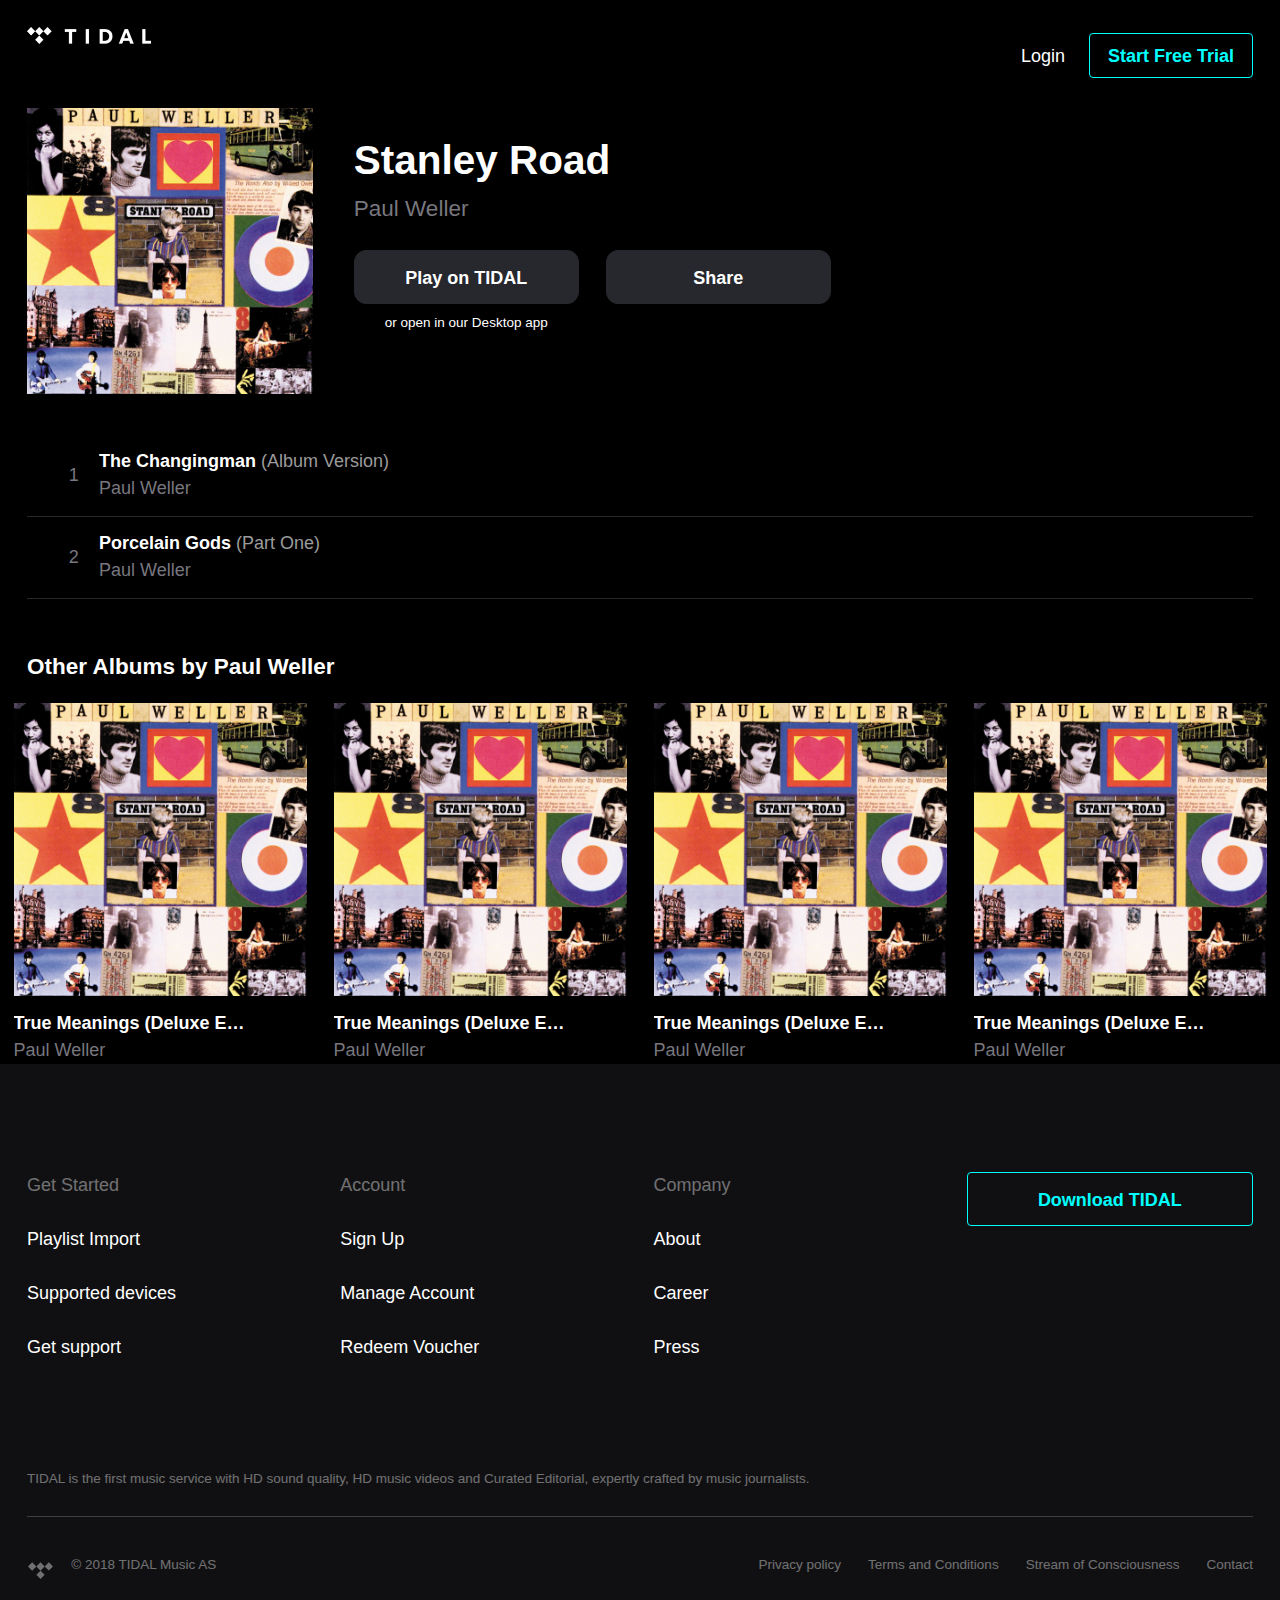
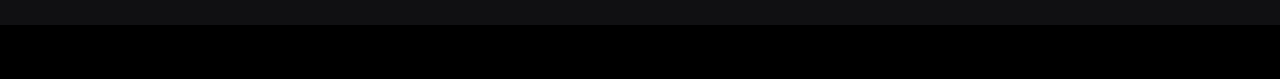
==== Template/index.html @ 4018cd9a "upload" ====
<html lang="en">

<head>
    <title>TIDAL : listen to stanley road on TIDAL</title>
    <link rel="stylesheet" href="bootstrap/css/bootstrap.min.css" type="text/css">
    <link rel="stylesheet" href="css/style.css" type="text/css" />
    <style>
        .col-custom {
            width: 50%;
            max-width: 14rem
        }

        .offer-container {
            z-index: 12
        }

        .box-error {
            color: #fff;
            background: rgba(205, 0, 94, .95);
            min-height: 4vh;
            padding: 1.5rem 0;
            margin: 0;
            z-index: 100;
            position: fixed;
            width: 100%;
            top: 0;
            left: 0;
            align-items: center;
            justify-content: center
        }

        .box-error .error-message {
            max-width: 86vw;
            margin: 0 auto;
            padding-right: 25px
        }

        .box-error .icon-error-box {
            margin-right: 1rem
        }

        .box-error a {
            text-decoration: underline
        }

        .fa-times-thin:before {
            content: "\00d7"
        }

        .tidal-floating-sign-up {
            position: fixed;
            bottom: -3.5rem;
            left: 0;
            right: 0;
            opacity: 0;
            -webkit-transition: opacity cubic-bezier(.4, 0, 1, 1) .25s, bottom cubic-bezier(.4, 0, 1, 1) .25s;
            transition: opacity cubic-bezier(.4, 0, 1, 1) .25s, bottom cubic-bezier(.4, 0, 1, 1) .25s;
            will-change: opacity, bottom;
            z-index: 10
        }

        .tidal-floating-sign-up:focus,
        .tidal-floating-sign-up:hover {
            opacity: 1
        }

        .tidal-floating-sign-up--is-visible {
            opacity: .93;
            bottom: .75rem
        }

        .tidal-floating-sign-up-content {
            display: inline-block;
            color: #000;
            background-color: #0ff;
            border-radius: .375rem;
            padding: 1rem 1.5rem
        }

        @media (max-width:560px) {
            .tidal-floating-sign-up--is-visible {
                opacity: 1;
                bottom: 0
            }

            .tidal-floating-sign-up-content {
                display: block;
                border-radius: 0
            }

            .tidal-floating-sign-up-text {
                display: block
            }

            .tidal-floating-sign-up-line {
                display: none
            }

            .tidal-floating-sign-up-link {
                display: inline-block;
                padding-top: .25rem
            }
        }
    </style>
</head>

<body>
    <div id="app">
        <div data-server-rendered="true">
            <div class="tidal-header-wrapper">
                <div class="tidal-header theme-dark">
                    <div class="tidal-header-content float-left"><a href=""><img alt="TIDAL" src="images/tidas2.png"
                                class="tidal-header-logo--image"></a></div>
                    <div class="tidal-header-content tidal-header-action"><a href="" class="btn-link btn-medium font-weight-normal hidden-sm-max">Login</a>
                        <a href="http://tidal.com/try-now" class="tidal-header-action--trial btn-medium btn-primary-outline">Start
                            Free Trial</a></div>
                </div>
            </div>
            <div class="wrapper margin-top-nudge margin-top-lg-min-0">
                <div class="row margin-bottom-1 trigger-sign-up">
                    <div class="col-3 col-md-4 col-sm-4 col-xs-fullwidth">
                        <div class="block placeholder position-relative" style="padding-bottom:100%;"><img src="images/tidas3.jpg"
                                sizes="(min-width: 1350px) calc(331.5px - 1.5rem), (min-width: 992px) calc(25vw - 1.5rem), (min-width: 576px) calc(33.33vw - 1.5rem), calc(100vw - 3rem)"
                                alt="Stanley Road" class="tidal-image block position-absolute">
                            <!---->
                        </div>
                    </div>
                    <div class="col-9 col-md-8 col-sm-8 col-xs-fullwidth padding-left-lg-min-1 padding-top-md-min-1">
                        <h2 class="font-size-medium-lg-max">
                            Stanley Road
                        </h2>
                        <h4 class="artist-list font-weight-normal font-size-regular-lg-max margin-0"><a href="" class="artist-list-link">Paul
                                Weller</a></h4>
                        <div class="row margin-top-1">
                            <div class="col-custom">
                                <div share="true"><a class="btn-action btn-rounded fullwidth"><span>Play
                                            on TIDAL</span></a>
                                    <div class="client-toggle text-center cursor-pointer">
                                        <p><small><a> or open in our Desktop app</a></small></p>
                                    </div>
                                </div>
                            </div>
                            <div class="col-custom">
                                <div><a class="btn-action btn-rounded fullwidth"><span>Share</span></a></div>
                            </div>
                        </div>
                    </div>
                </div>
                <div class="trigger-sign-up">
                    <div class="track-list margin-bottom-nudge-1 margin-bottom-md-max-1">
                        <div class="row row-custom">
                            <div class="col-12 margin-bottom-0 album-mode col-12">
                                <div class="track-items">
                                    <!---->
                                    <div class="col-1 col-md-1 col-sm-1 track-list-play">
                                        <!---->
                                    </div>
                                    <div class="track-list-number-col margin-bottom-0 padding-bottom-0 padding-right-nudge"><span
                                            class="track-list-number no-select">
                                            <p>1</p>
                                        </span></div>
                                    <div class="track-info margin-bottom-0 padding-bottom-0 col-9 col-md-8 col-sm-6">
                                        <p class="track-name ellipsis margin-0"><a href="">The Changingman
                                                <span class="track-version">(Album Version)</span></a></p>
                                        <p class="artist-list ellipsis">
                                            <a href="" class="artist-list-link">Paul Weller</a></p>
                                    </div>
                                    <div class="track-list-action margin-bottom-0 padding-bottom-0 col-2 col-md-2 col-sm-3">
                                        <div class="track-options-menu"></div>
                                        <div class="track-options-menu track-explicit">
                                        </div>
                                    </div>
                                </div>
                                <div class="track-play-progress-wrapper progress-bar-wrapper">
                                </div>
                            </div>
                            <div class="col-12 margin-bottom-0 album-mode col-12">
                                <div class="track-items">
                                    <div class="col-1 col-md-1 col-sm-1 track-list-play">
                                    </div>
                                    <div class="track-list-number-col margin-bottom-0 padding-bottom-0 padding-right-nudge"><span
                                            class="track-list-number no-select">
                                            <p>2</p>
                                        </span></div>
                                    <div class="track-info margin-bottom-0 padding-bottom-0 col-9 col-md-8 col-sm-6">
                                        <p class="track-name ellipsis margin-0"><a href="">Porcelain Gods
                                                <span class="track-version">(Part One)</span></a></p>
                                        <p class="artist-list ellipsis">
                                            <!----> <a href="" class="artist-list-link">Paul Weller</a></p>
                                    </div>
                                    <!---->
                                    <div class="track-list-action margin-bottom-0 padding-bottom-0 col-2 col-md-2 col-sm-3">
                                        <div class="track-options-menu"></div>
                                        <div class="track-options-menu track-explicit">
                                            <!---->
                                        </div>
                                    </div>
                                </div>
                                <div class="track-play-progress-wrapper progress-bar-wrapper">
                                </div>
                            </div>
                        </div>
                    </div>
                </div>
            </div>
            <div class="margin-bottom-nudge-1 margin-bottom-lg-min-2 trigger-sign-up">
                <div class="section-header-wrapper margin-bottom-nudge">
                    <div class="wrapper">
                        <div class="section-header-text">
                            <h4>Other Albums by Paul Weller</h4>
                        </div>
                        <!---->
                    </div>
                </div>
                <div class="tidal-carousel-wrapper position-relative">
                    <div class="col-3 col-md-4 col-sm-9 margin-bottom-0">
                        <div class="margin-bottom-nudge">
                            <a href="">
                                <div class="block placeholder position-relative tidal-lazy-image-wrapper" style="padding-bottom:100%;"><img
                                        src="images/tidas3.jpg" sizes="(min-width: 768px) calc(25vw - 1.5rem), calc(50vw - 1.5rem)"
                                        alt="True Meanings (Deluxe Edition)">
                                </div>
                            </a></div>
                        <div class="album-list-name font-weight-bold">
                            <p class="ellipsis"><a href=""> True Meanings (Deluxe Edition)</a></p>
                        </div>
                        <div class="album-list-explicit">
                            <!---->
                        </div>
                        <div class="album-list-name artist-name secondary-title">
                            <p class="ellipsis"><a href="">Paul Weller</a></p>
                        </div>
                    </div>
                    <div class="col-3 col-md-4 col-sm-9 margin-bottom-0">
                        <div class="margin-bottom-nudge">
                            <a href="">
                                <div class="block placeholder position-relative tidal-lazy-image-wrapper" style="padding-bottom:100%;"><img
                                        src="images/tidas3.jpg" sizes="(min-width: 768px) calc(25vw - 1.5rem), calc(50vw - 1.5rem)"
                                        alt="True Meanings (Deluxe Edition)">
                                </div>
                            </a></div>
                        <div class="album-list-name font-weight-bold">
                            <p class="ellipsis"><a href=""> True Meanings (Deluxe Edition)</a></p>
                        </div>
                        <div class="album-list-explicit">
                            <!---->
                        </div>
                        <div class="album-list-name artist-name secondary-title">
                            <p class="ellipsis"><a href="">Paul Weller</a></p>
                        </div>
                    </div>
                    <div class="col-3 col-md-4 col-sm-9 margin-bottom-0">
                        <div class="margin-bottom-nudge">
                            <a href="">
                                <div class="block placeholder position-relative tidal-lazy-image-wrapper" style="padding-bottom:100%;"><img
                                        src="images/tidas3.jpg" sizes="(min-width: 768px) calc(25vw - 1.5rem), calc(50vw - 1.5rem)"
                                        alt="True Meanings (Deluxe Edition)">
                                </div>
                            </a></div>
                        <div class="album-list-name font-weight-bold">
                            <p class="ellipsis"><a href=""> True Meanings (Deluxe Edition)</a></p>
                        </div>
                        <div class="album-list-explicit">
                            <!---->
                        </div>
                        <div class="album-list-name artist-name secondary-title">
                            <p class="ellipsis"><a href="">Paul Weller</a></p>
                        </div>
                    </div>
                    <div class="col-3 col-md-4 col-sm-9 margin-bottom-0">
                        <div class="margin-bottom-nudge">
                            <a href="">
                                <div class="block placeholder position-relative tidal-lazy-image-wrapper" style="padding-bottom:100%;"><img
                                        src="images/tidas3.jpg" sizes="(min-width: 768px) calc(25vw - 1.5rem), calc(50vw - 1.5rem)"
                                        alt="True Meanings (Deluxe Edition)">
                                </div>
                            </a></div>
                        <div class="album-list-name font-weight-bold">
                            <p class="ellipsis"><a href=""> True Meanings (Deluxe Edition)</a></p>
                        </div>
                        <div class="album-list-explicit">
                            <!---->
                        </div>
                        <div class="album-list-name artist-name secondary-title">
                            <p class="ellipsis"><a href="">Paul Weller</a></p>
                        </div>
                    </div>

                </div>
                <div class="tidal-footer theme-light-dark close-sign-up padding-top-4 padding-top-lg-max-2">
                    <div class="wrapper">
                        <div class="row">
                            <div class="col-3 col-md-centered-3 col-align-right margin-bottom-lg-min-0 text-center">
                                <a href="" class="btn-primary-outline fullwidth margin-bottom-lg-max-1">Download TIDAL</a>

                            </div>
                            <div class="col-9 margin-bottom-md-min-0">
                                <div class="row">
                                    <div class="col-4 col-md-4"><span class="opacity-40 block baseline-flow">Get
                                            Started</span>
                                        <ul class="list-style-none">
                                            <li class="baseline-flow"><a href="" class="primary-hover">Playlist
                                                    Import</a></li>
                                            <li class="baseline-flow"><a href="" class="primary-hover">Supported
                                                    devices</a></li>
                                            <li class="baseline-flow"><a href="" class="primary-hover">Get
                                                    support</a></li>
                                        </ul>
                                    </div>
                                    <div class="col-4 col-md-4"><span class="opacity-40 block baseline-flow">Account</span>
                                        <ul class="list-style-none">
                                            <li class="baseline-flow"><a href="" class="primary-hover">Sign
                                                    Up</a></li>
                                            <li class="baseline-flow"><a href="" class="primary-hover">Manage
                                                    Account</a></li>
                                            <li class="baseline-flow"><a href="" class="primary-hover">Redeem
                                                    Voucher</a></li>
                                        </ul>
                                    </div>
                                    <div class="col-4 col-md-4"><span class="opacity-40 block baseline-flow">Company</span>
                                        <ul class="list-style-none">
                                            <li class="baseline-flow"><a href="" class="primary-hover">About</a></li>
                                            <li class="baseline-flow"><a href="" class="primary-hover">Career</a></li>
                                            <li class="baseline-flow"><a href="" class="primary-hover">Press</a></li>
                                        </ul>
                                    </div>
                                </div>
                            </div>
                        </div>
                        <div class="row">
                            <div class="col-12 margin-top-1 margin-top-md-min-4">
                                <span class="opacity-40 font-size-small">TIDAL is the first music service with HD
                                    sound quality, HD music videos and Curated Editorial, expertly crafted by music
                                    journalists.</span>
                            </div>
                        </div>

                        <div class="tidal-footer-links font-size-small clearfix padding-top-nudge padding-top-md-max-0 tidal-footer-line"><span
                                class="float-right-md-min margin-left-nudge margin-left-md-max-0 tidal-footer-slot"></span>
                            <ul class="list-style-none float-right-md-min clearfix">
                                <li class="float-left-md-min margin-bottom-md-min-0 margin-right-1"><a href="" class="text-dec-none opacity-40 opacity-hover-100">Privacy
                                        policy</a></li>
                                <li class="float-left-md-min margin-bottom-md-min-0 margin-right-1"><a href="" class="text-dec-none opacity-40 opacity-hover-100">Terms
                                        and Conditions</a></li>
                                <li class="float-left-md-min margin-bottom-md-min-0 margin-right-1"><a href="" class="text-dec-none opacity-40 opacity-hover-100">Stream
                                        of Consciousness</a></li>
                                <li class="float-left-md-min margin-bottom-md-min-0"><a href="" class="text-dec-none opacity-40 opacity-hover-100">Contact</a></li>
                            </ul> <span class="inline-block margin-bottom-1 opacity-40"><a title="TIDAL" href=/browse/"
                                    class="font-size-medium text-align-medium"><i class="tidal-icon margin-right-nudge"><svg
                                            xmlns="http://www.w3.org/2000/svg" viewBox="0 0 24 24">
                                            <path d="M12 5.6L8.3 9.3 4.6 5.6 0.9 9.3 4.6 13 8.3 9.3 12 13 8.3 16.7 12 20.4 15.7 16.7 12 13 15.7 9.3 12 5.6z" />
                                            <path d="M16.8 6.7H22V11.9H16.8z" transform="rotate(-45 19.4 9.3)" /></svg></i></a>
                                <span>© 2018 TIDAL Music AS</span></span>
                        </div>


                    </div>
                </div>
            </div>
        </div>
</body>

</html>
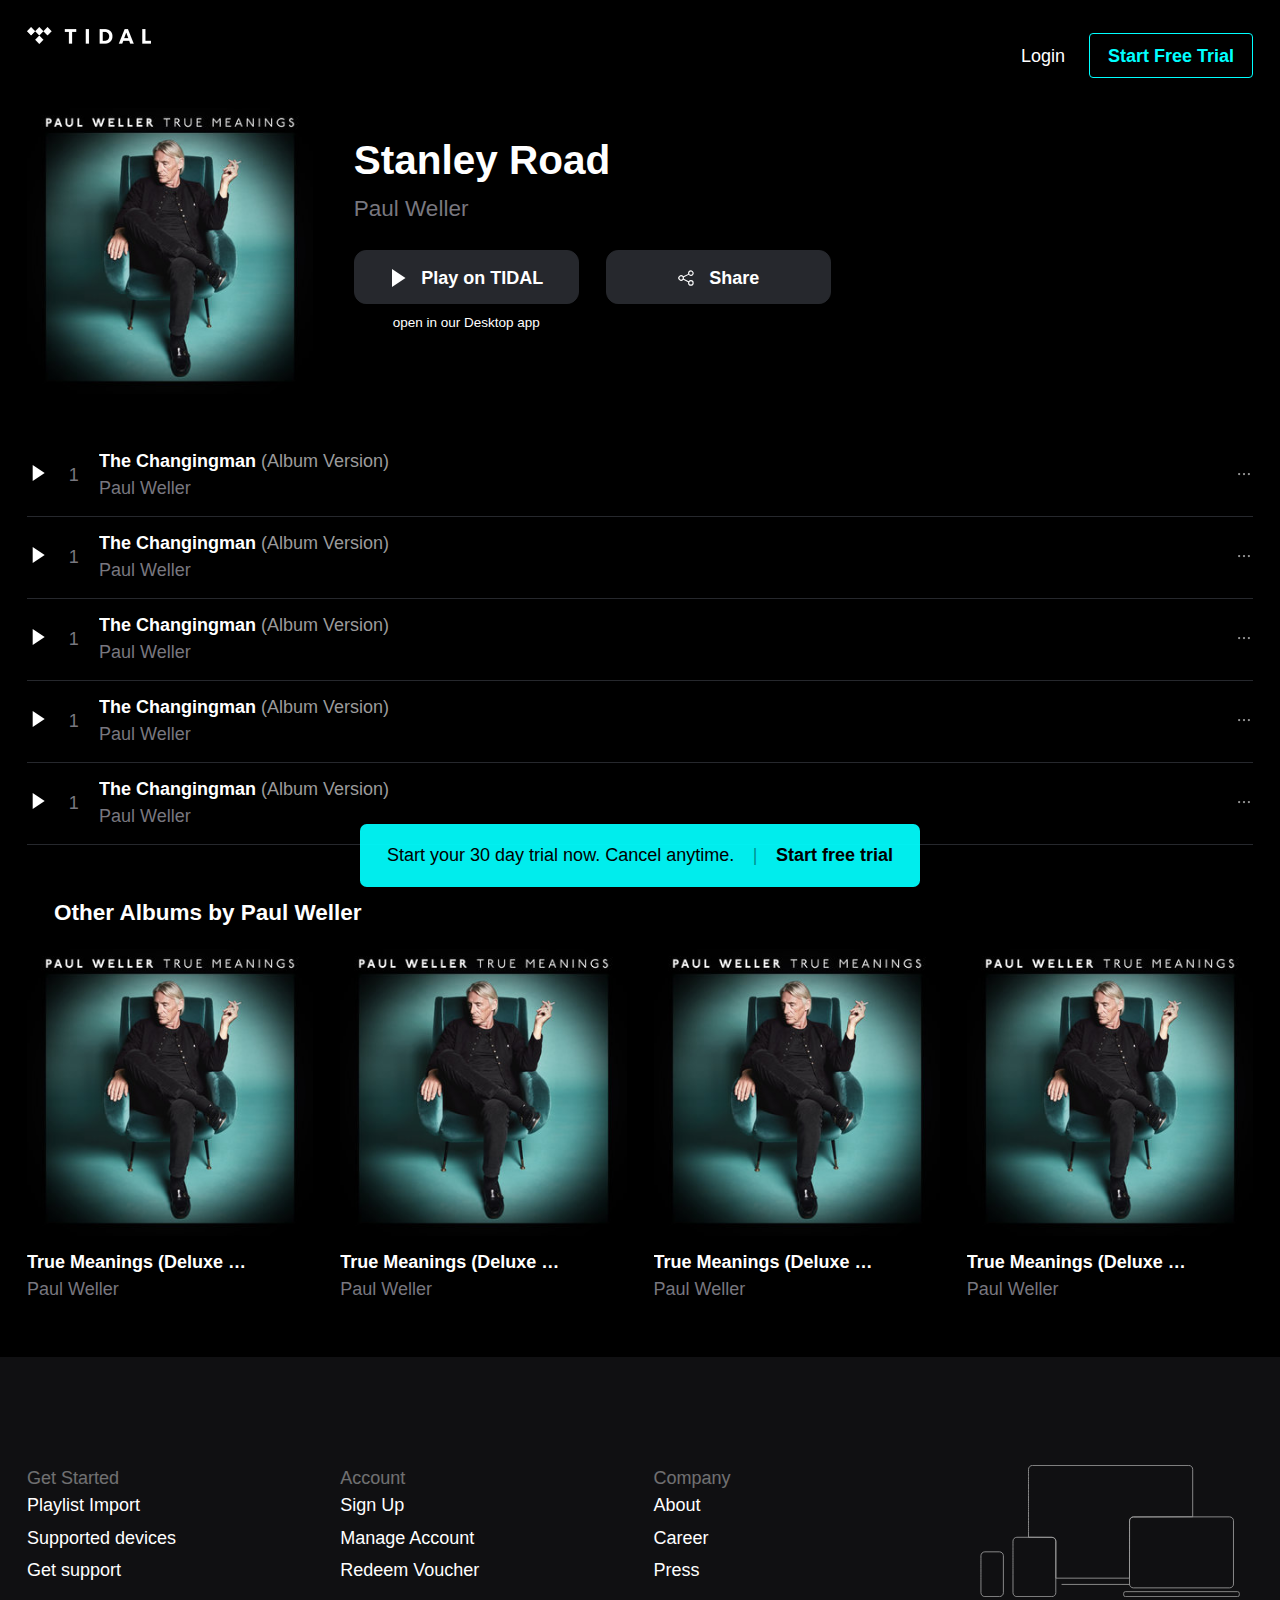
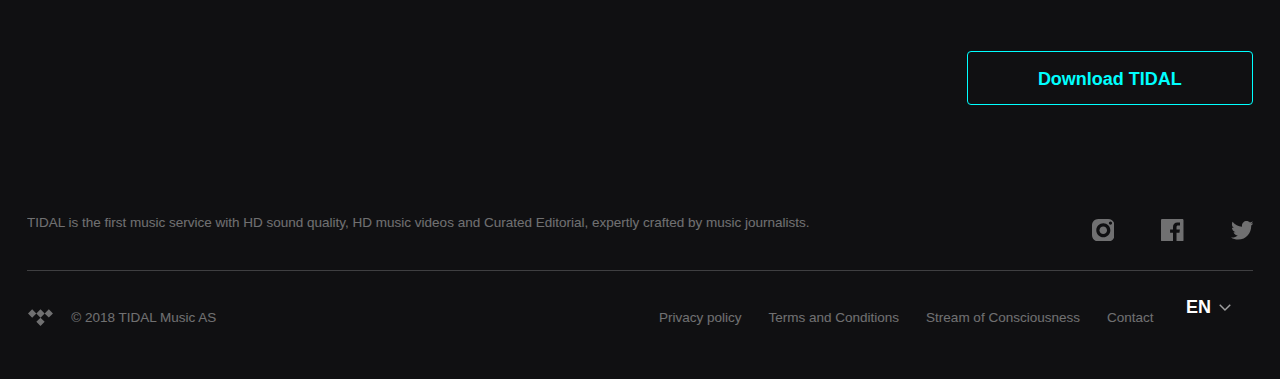
==== commit b51dbf8d: "update" ====
--- a/Template/index.html
+++ b/Template/index.html
@@ -1,363 +1,519 @@
 <html lang="en">
 
 <head>
-    <title>TIDAL : listen to stanley road on TIDAL</title>
     <link rel="stylesheet" href="bootstrap/css/bootstrap.min.css" type="text/css">
-    <link rel="stylesheet" href="css/style.css" type="text/css" />
-    <style>
-        .col-custom {
-            width: 50%;
-            max-width: 14rem
-        }
-
-        .offer-container {
-            z-index: 12
-        }
-
-        .box-error {
-            color: #fff;
-            background: rgba(205, 0, 94, .95);
-            min-height: 4vh;
-            padding: 1.5rem 0;
-            margin: 0;
-            z-index: 100;
-            position: fixed;
-            width: 100%;
-            top: 0;
-            left: 0;
-            align-items: center;
-            justify-content: center
-        }
-
-        .box-error .error-message {
-            max-width: 86vw;
-            margin: 0 auto;
-            padding-right: 25px
-        }
-
-        .box-error .icon-error-box {
-            margin-right: 1rem
-        }
-
-        .box-error a {
-            text-decoration: underline
-        }
-
-        .fa-times-thin:before {
-            content: "\00d7"
-        }
-
-        .tidal-floating-sign-up {
-            position: fixed;
-            bottom: -3.5rem;
-            left: 0;
-            right: 0;
-            opacity: 0;
-            -webkit-transition: opacity cubic-bezier(.4, 0, 1, 1) .25s, bottom cubic-bezier(.4, 0, 1, 1) .25s;
-            transition: opacity cubic-bezier(.4, 0, 1, 1) .25s, bottom cubic-bezier(.4, 0, 1, 1) .25s;
-            will-change: opacity, bottom;
-            z-index: 10
-        }
-
-        .tidal-floating-sign-up:focus,
-        .tidal-floating-sign-up:hover {
-            opacity: 1
-        }
-
-        .tidal-floating-sign-up--is-visible {
-            opacity: .93;
-            bottom: .75rem
-        }
-
-        .tidal-floating-sign-up-content {
-            display: inline-block;
-            color: #000;
-            background-color: #0ff;
-            border-radius: .375rem;
-            padding: 1rem 1.5rem
-        }
-
-        @media (max-width:560px) {
-            .tidal-floating-sign-up--is-visible {
-                opacity: 1;
-                bottom: 0
-            }
-
-            .tidal-floating-sign-up-content {
-                display: block;
-                border-radius: 0
-            }
-
-            .tidal-floating-sign-up-text {
-                display: block
-            }
-
-            .tidal-floating-sign-up-line {
-                display: none
-            }
-
-            .tidal-floating-sign-up-link {
-                display: inline-block;
-                padding-top: .25rem
-            }
-        }
-    </style>
+    <link rel="stylesheet" href="css/styles.css" type="text/css" />
 </head>
 
 <body>
-    <div id="app">
-        <div data-server-rendered="true">
-            <div class="tidal-header-wrapper">
-                <div class="tidal-header theme-dark">
-                    <div class="tidal-header-content float-left"><a href=""><img alt="TIDAL" src="images/tidas2.png"
-                                class="tidal-header-logo--image"></a></div>
-                    <div class="tidal-header-content tidal-header-action"><a href="" class="btn-link btn-medium font-weight-normal hidden-sm-max">Login</a>
-                        <a href="http://tidal.com/try-now" class="tidal-header-action--trial btn-medium btn-primary-outline">Start
-                            Free Trial</a></div>
+    <div>
+        <!--header-->
+        <div class="header-wrapper">
+            <div class="header theme-dark">
+                <div class="header-content float-left"><a href=""><img alt="TIDAL" src="images/tidas2.png" class="header-logo--image"></a></div>
+                <div class="header-content header-action"><a href="" class="btn-link btn-medium font-weight-normal hidden-sm-max">Login</a>
+                    <a href="" class="header-action--trial btn-medium btn-primary-outline">Start
+                        Free Trial</a></div>
+            </div>
+            <!---->
+            <!---->
+        </div>
+        <!--header-->
+        <!--main-->
+
+        <div class="wrapper margin-top-nudge margin-top-lg-min-0">
+            <!--mainplay-->
+            <div class="row margin-bottom-1 trigger-sign-up">
+                <div class="col-3 col-md-4 col-sm-4 col-xs-fullwidth">
+                    <div class="block placeholder position-relative" style="padding-bottom: 100%">
+                        <img class="image block position-absolute" src="./images/tidas3.jpg">
+
+                    </div>
+
+                </div>
+                <div class="col-9 col-md-8 col-sm-8 col-xs-fullwidth padding-left-lg-min-1 padding-top-md-min-1">
+                    <h2 class="font-size-medium-lg-max">Stanley Road</h2>
+                    <h4 class="font-weight-normal font-size-regular-lg-max margin-0 artist-list">
+                        <a href="" class="artist-list-link">Paul Weller</a>
+                    </h4>
+                    <div class="row margin-top-1">
+                        <div class="col-custom">
+                            <div>
+                                <a href="" class="btn-action btn-rounded fullwidth">
+                                    <i class="icon"><svg xmlns="http://www.w3.org/2000/svg" viewBox="0 0 24 24">
+                                            <path fill-rule="evenodd" d="M4 0L4 24 22 12 4 0z"></path>
+                                        </svg></i>
+                                    <span>Play on TIDAL</span>
+                                </a>
+                                <div class="client-toggle text-center cursor-pointer">
+                                    <p>
+                                        <small>
+                                            <a href="">open in our Desktop app</a>
+                                        </small>
+                                    </p>
+
+                                </div>
+                            </div>
+                        </div>
+                        <div class="col-custom">
+                            <div>
+                                <a href="" class="btn-action btn-rounded fullwidth">
+                                    <i class="icon"><svg xmlns="http://www.w3.org/2000/svg" viewBox="0 0 24 24">
+                                            <path d="M18.5,14.75a3.73,3.73,0,0,0-2.94,1.45L9.11,13a3.36,3.36,0,0,0,0-1.93L15.56,7.8a3.73,3.73,0,1,0-.81-2.3,3.7,3.7,0,0,0,.14,1L8.44,9.7a3.75,3.75,0,1,0,0,4.61l6.46,3.23a3.7,3.7,0,0,0-.14,1,3.75,3.75,0,1,0,3.75-3.75Zm0-11.5A2.25,2.25,0,1,1,16.25,5.5,2.25,2.25,0,0,1,18.5,3.25Zm-13,11A2.25,2.25,0,1,1,7.75,12,2.25,2.25,0,0,1,5.5,14.25Zm13,6.5a2.25,2.25,0,1,1,2.25-2.25A2.25,2.25,0,0,1,18.5,20.75Z"></path>
+                                        </svg></i>
+                                    <span>Share</span>
+                                </a>
+                            </div>
+                        </div>
+                    </div>
                 </div>
             </div>
-            <div class="wrapper margin-top-nudge margin-top-lg-min-0">
-                <div class="row margin-bottom-1 trigger-sign-up">
-                    <div class="col-3 col-md-4 col-sm-4 col-xs-fullwidth">
-                        <div class="block placeholder position-relative" style="padding-bottom:100%;"><img src="images/tidas3.jpg"
-                                sizes="(min-width: 1350px) calc(331.5px - 1.5rem), (min-width: 992px) calc(25vw - 1.5rem), (min-width: 576px) calc(33.33vw - 1.5rem), calc(100vw - 3rem)"
-                                alt="Stanley Road" class="tidal-image block position-absolute">
-                            <!---->
-                        </div>
-                    </div>
-                    <div class="col-9 col-md-8 col-sm-8 col-xs-fullwidth padding-left-lg-min-1 padding-top-md-min-1">
-                        <h2 class="font-size-medium-lg-max">
-                            Stanley Road
-                        </h2>
-                        <h4 class="artist-list font-weight-normal font-size-regular-lg-max margin-0"><a href="" class="artist-list-link">Paul
-                                Weller</a></h4>
-                        <div class="row margin-top-1">
-                            <div class="col-custom">
-                                <div share="true"><a class="btn-action btn-rounded fullwidth"><span>Play
-                                            on TIDAL</span></a>
-                                    <div class="client-toggle text-center cursor-pointer">
-                                        <p><small><a> or open in our Desktop app</a></small></p>
-                                    </div>
-                                </div>
-                            </div>
-                            <div class="col-custom">
-                                <div><a class="btn-action btn-rounded fullwidth"><span>Share</span></a></div>
-                            </div>
-                        </div>
+            <!--mainplay-->
+            <!--listview-->
+            <div class="trigger-sign-up">
+                <div class="track-list margin-bottom-nudge-1 margin-top-md-max-1">
+                    <!--row-->
+                    <div class="row row-custom">
+                        <!--row1-->
+                        <div class="col-12 margin-bottom-0 album-mode col-12">
+                            <div class="track-items">
+                                <div class="col-1 col-md-1 col-sm-1 track-list-play">
+                                    <div class="track-list-controls"><i class="icon track-list-play-icon font-size-small"><svg
+                                                xmlns="http://www.w3.org/2000/svg" viewBox="0 0 24 24">
+                                                <path fill-rule="evenodd" d="M4 0L4 24 22 12 4 0z"></path>
+                                            </svg></i> <i class="icon track-list-play-icon font-size-small hidden"><svg
+                                                xmlns="http://www.w3.org/2000/svg" viewBox="0 0 24 24">
+                                                <path d="M4 0H10V24H4z"></path>
+                                                <path d="M14 0H20V24H14z"></path>
+                                            </svg></i></div>
+                                    <!---->
+                                </div>
+                                <div class="track-list-number-col margin-bottom-0 padding-bottom-0 padding-right-nudge"><span
+                                        class="track-list-number no-select">
+                                        <p>1</p>
+                                    </span></div>
+                                <div class="track-info margin-bottom-0 padding-bottom-0 col-9 col-md-8 col-sm-6">
+                                    <p class="track-name ellipsis margin-0"><a href="">The
+                                            Changingman
+                                            <span class="track-version">(Album Version)</span></a></p>
+                                    <p class="artist-list ellipsis">
+                                        <!----> <a href="" class="artist-list-link">Paul Weller</a></p>
+                                </div>
+                                <!---->
+                                <div class="track-list-action margin-bottom-0 padding-bottom-0 col-2 col-md-2 col-sm-3">
+                                    <div class="track-options-menu"><i class="icon"><svg xmlns="http://www.w3.org/2000/svg"
+                                                viewBox="0 0 24 24">
+                                                <circle cx="5.5" cy="12" r="1.5"></circle>
+                                                <circle cx="12" cy="12" r="1.5"></circle>
+                                                <circle cx="18.5" cy="12" r="1.5"></circle>
+                                            </svg></i></div>
+                                    <div class="track-options-menu track-explicit">
+                                        <!---->
+                                    </div>
+                                </div>
+                            </div>
+                            <div class="track-play-progress-wrapper progress-bar-wrapper">
+                                <div class=""></div>
+                            </div>
+                        </div>
+                        <!--row1-->
+                        <div class="col-12 margin-bottom-0 album-mode col-12">
+                            <div class="track-items">
+                                <div class="col-1 col-md-1 col-sm-1 track-list-play">
+                                    <div class="track-list-controls"><i class="icon track-list-play-icon font-size-small"><svg
+                                                xmlns="http://www.w3.org/2000/svg" viewBox="0 0 24 24">
+                                                <path fill-rule="evenodd" d="M4 0L4 24 22 12 4 0z"></path>
+                                            </svg></i> <i class="icon track-list-play-icon font-size-small hidden"><svg
+                                                xmlns="http://www.w3.org/2000/svg" viewBox="0 0 24 24">
+                                                <path d="M4 0H10V24H4z"></path>
+                                                <path d="M14 0H20V24H14z"></path>
+                                            </svg></i></div>
+                                    <!---->
+                                </div>
+                                <div class="track-list-number-col margin-bottom-0 padding-bottom-0 padding-right-nudge"><span
+                                        class="track-list-number no-select">
+                                        <p>1</p>
+                                    </span></div>
+                                <div class="track-info margin-bottom-0 padding-bottom-0 col-9 col-md-8 col-sm-6">
+                                    <p class="track-name ellipsis margin-0"><a href="">The
+                                            Changingman
+                                            <span class="track-version">(Album Version)</span></a></p>
+                                    <p class="artist-list ellipsis">
+                                        <!----> <a href="" class="artist-list-link">Paul Weller</a></p>
+                                </div>
+                                <!---->
+                                <div class="track-list-action margin-bottom-0 padding-bottom-0 col-2 col-md-2 col-sm-3">
+                                    <div class="track-options-menu"><i class="icon"><svg xmlns="http://www.w3.org/2000/svg"
+                                                viewBox="0 0 24 24">
+                                                <circle cx="5.5" cy="12" r="1.5"></circle>
+                                                <circle cx="12" cy="12" r="1.5"></circle>
+                                                <circle cx="18.5" cy="12" r="1.5"></circle>
+                                            </svg></i></div>
+                                    <div class="track-options-menu track-explicit">
+                                        <!---->
+                                    </div>
+                                </div>
+                            </div>
+                            <div class="track-play-progress-wrapper progress-bar-wrapper">
+                                <div class=""></div>
+                            </div>
+                        </div>
+                        <!--row1-->
+                        <div class="col-12 margin-bottom-0 album-mode col-12">
+                            <div class="track-items">
+                                <div class="col-1 col-md-1 col-sm-1 track-list-play">
+                                    <div class="track-list-controls"><i class="icon track-list-play-icon font-size-small"><svg
+                                                xmlns="http://www.w3.org/2000/svg" viewBox="0 0 24 24">
+                                                <path fill-rule="evenodd" d="M4 0L4 24 22 12 4 0z"></path>
+                                            </svg></i> <i class="icon track-list-play-icon font-size-small hidden"><svg
+                                                xmlns="http://www.w3.org/2000/svg" viewBox="0 0 24 24">
+                                                <path d="M4 0H10V24H4z"></path>
+                                                <path d="M14 0H20V24H14z"></path>
+                                            </svg></i></div>
+                                    <!---->
+                                </div>
+                                <div class="track-list-number-col margin-bottom-0 padding-bottom-0 padding-right-nudge"><span
+                                        class="track-list-number no-select">
+                                        <p>1</p>
+                                    </span></div>
+                                <div class="track-info margin-bottom-0 padding-bottom-0 col-9 col-md-8 col-sm-6">
+                                    <p class="track-name ellipsis margin-0"><a href="">The
+                                            Changingman
+                                            <span class="track-version">(Album Version)</span></a></p>
+                                    <p class="artist-list ellipsis">
+                                        <!----> <a href="" class="artist-list-link">Paul Weller</a></p>
+                                </div>
+                                <!---->
+                                <div class="track-list-action margin-bottom-0 padding-bottom-0 col-2 col-md-2 col-sm-3">
+                                    <div class="track-options-menu"><i class="icon"><svg xmlns="http://www.w3.org/2000/svg"
+                                                viewBox="0 0 24 24">
+                                                <circle cx="5.5" cy="12" r="1.5"></circle>
+                                                <circle cx="12" cy="12" r="1.5"></circle>
+                                                <circle cx="18.5" cy="12" r="1.5"></circle>
+                                            </svg></i></div>
+                                    <div class="track-options-menu track-explicit">
+                                        <!---->
+                                    </div>
+                                </div>
+                            </div>
+                            <div class="track-play-progress-wrapper progress-bar-wrapper">
+                                <div class=""></div>
+                            </div>
+                        </div>
+                        <!--row1-->
+                        <div class="col-12 margin-bottom-0 album-mode col-12">
+                            <div class="track-items">
+                                <div class="col-1 col-md-1 col-sm-1 track-list-play">
+                                    <div class="track-list-controls"><i class="icon track-list-play-icon font-size-small"><svg
+                                                xmlns="http://www.w3.org/2000/svg" viewBox="0 0 24 24">
+                                                <path fill-rule="evenodd" d="M4 0L4 24 22 12 4 0z"></path>
+                                            </svg></i> <i class="icon track-list-play-icon font-size-small hidden"><svg
+                                                xmlns="http://www.w3.org/2000/svg" viewBox="0 0 24 24">
+                                                <path d="M4 0H10V24H4z"></path>
+                                                <path d="M14 0H20V24H14z"></path>
+                                            </svg></i></div>
+                                    <!---->
+                                </div>
+                                <div class="track-list-number-col margin-bottom-0 padding-bottom-0 padding-right-nudge"><span
+                                        class="track-list-number no-select">
+                                        <p>1</p>
+                                    </span></div>
+                                <div class="track-info margin-bottom-0 padding-bottom-0 col-9 col-md-8 col-sm-6">
+                                    <p class="track-name ellipsis margin-0"><a href="">The
+                                            Changingman
+                                            <span class="track-version">(Album Version)</span></a></p>
+                                    <p class="artist-list ellipsis">
+                                        <!----> <a href="" class="artist-list-link">Paul Weller</a></p>
+                                </div>
+                                <!---->
+                                <div class="track-list-action margin-bottom-0 padding-bottom-0 col-2 col-md-2 col-sm-3">
+                                    <div class="track-options-menu"><i class="icon"><svg xmlns="http://www.w3.org/2000/svg"
+                                                viewBox="0 0 24 24">
+                                                <circle cx="5.5" cy="12" r="1.5"></circle>
+                                                <circle cx="12" cy="12" r="1.5"></circle>
+                                                <circle cx="18.5" cy="12" r="1.5"></circle>
+                                            </svg></i></div>
+                                    <div class="track-options-menu track-explicit">
+                                        <!---->
+                                    </div>
+                                </div>
+                            </div>
+                            <div class="track-play-progress-wrapper progress-bar-wrapper">
+                                <div class=""></div>
+                            </div>
+                        </div>
+                        <!--row1-->
+                        <div class="col-12 margin-bottom-0 album-mode col-12">
+                            <div class="track-items">
+                                <div class="col-1 col-md-1 col-sm-1 track-list-play">
+                                    <div class="track-list-controls"><i class="icon track-list-play-icon font-size-small"><svg
+                                                xmlns="http://www.w3.org/2000/svg" viewBox="0 0 24 24">
+                                                <path fill-rule="evenodd" d="M4 0L4 24 22 12 4 0z"></path>
+                                            </svg></i> <i class="icon track-list-play-icon font-size-small hidden"><svg
+                                                xmlns="http://www.w3.org/2000/svg" viewBox="0 0 24 24">
+                                                <path d="M4 0H10V24H4z"></path>
+                                                <path d="M14 0H20V24H14z"></path>
+                                            </svg></i></div>
+                                    <!---->
+                                </div>
+                                <div class="track-list-number-col margin-bottom-0 padding-bottom-0 padding-right-nudge"><span
+                                        class="track-list-number no-select">
+                                        <p>1</p>
+                                    </span></div>
+                                <div class="track-info margin-bottom-0 padding-bottom-0 col-9 col-md-8 col-sm-6">
+                                    <p class="track-name ellipsis margin-0"><a href="">The
+                                            Changingman
+                                            <span class="track-version">(Album Version)</span></a></p>
+                                    <p class="artist-list ellipsis">
+                                        <!----> <a href="" class="artist-list-link">Paul Weller</a></p>
+                                </div>
+                                <!---->
+                                <div class="track-list-action margin-bottom-0 padding-bottom-0 col-2 col-md-2 col-sm-3">
+                                    <div class="track-options-menu"><i class="icon"><svg xmlns="http://www.w3.org/2000/svg"
+                                                viewBox="0 0 24 24">
+                                                <circle cx="5.5" cy="12" r="1.5"></circle>
+                                                <circle cx="12" cy="12" r="1.5"></circle>
+                                                <circle cx="18.5" cy="12" r="1.5"></circle>
+                                            </svg></i></div>
+                                    <div class="track-options-menu track-explicit">
+                                        <!---->
+                                    </div>
+                                </div>
+                            </div>
+                            <div class="track-play-progress-wrapper progress-bar-wrapper">
+                                <div class=""></div>
+                            </div>
+                        </div>
+
                     </div>
                 </div>
-                <div class="trigger-sign-up">
-                    <div class="track-list margin-bottom-nudge-1 margin-bottom-md-max-1">
-                        <div class="row row-custom">
-                            <div class="col-12 margin-bottom-0 album-mode col-12">
-                                <div class="track-items">
-                                    <!---->
-                                    <div class="col-1 col-md-1 col-sm-1 track-list-play">
-                                        <!---->
-                                    </div>
-                                    <div class="track-list-number-col margin-bottom-0 padding-bottom-0 padding-right-nudge"><span
-                                            class="track-list-number no-select">
-                                            <p>1</p>
-                                        </span></div>
-                                    <div class="track-info margin-bottom-0 padding-bottom-0 col-9 col-md-8 col-sm-6">
-                                        <p class="track-name ellipsis margin-0"><a href="">The Changingman
-                                                <span class="track-version">(Album Version)</span></a></p>
-                                        <p class="artist-list ellipsis">
-                                            <a href="" class="artist-list-link">Paul Weller</a></p>
-                                    </div>
-                                    <div class="track-list-action margin-bottom-0 padding-bottom-0 col-2 col-md-2 col-sm-3">
-                                        <div class="track-options-menu"></div>
-                                        <div class="track-options-menu track-explicit">
-                                        </div>
-                                    </div>
-                                </div>
-                                <div class="track-play-progress-wrapper progress-bar-wrapper">
-                                </div>
-                            </div>
-                            <div class="col-12 margin-bottom-0 album-mode col-12">
-                                <div class="track-items">
-                                    <div class="col-1 col-md-1 col-sm-1 track-list-play">
-                                    </div>
-                                    <div class="track-list-number-col margin-bottom-0 padding-bottom-0 padding-right-nudge"><span
-                                            class="track-list-number no-select">
-                                            <p>2</p>
-                                        </span></div>
-                                    <div class="track-info margin-bottom-0 padding-bottom-0 col-9 col-md-8 col-sm-6">
-                                        <p class="track-name ellipsis margin-0"><a href="">Porcelain Gods
-                                                <span class="track-version">(Part One)</span></a></p>
-                                        <p class="artist-list ellipsis">
-                                            <!----> <a href="" class="artist-list-link">Paul Weller</a></p>
-                                    </div>
-                                    <!---->
-                                    <div class="track-list-action margin-bottom-0 padding-bottom-0 col-2 col-md-2 col-sm-3">
-                                        <div class="track-options-menu"></div>
-                                        <div class="track-options-menu track-explicit">
-                                            <!---->
-                                        </div>
-                                    </div>
-                                </div>
-                                <div class="track-play-progress-wrapper progress-bar-wrapper">
-                                </div>
-                            </div>
-                        </div>
+
+            </div>
+            <!--listview-->
+            <!--image-carouse-->
+            <div class="margin-bottom-nudge-1 margin-bottom-lg-min-2 trigger-sign-up">
+                <div class="margin-bottom-nudge">
+                    <div class="wrapper">
+                        <h4>Other Albums by Paul Weller</h4>
                     </div>
                 </div>
-            </div>
-            <div class="margin-bottom-nudge-1 margin-bottom-lg-min-2 trigger-sign-up">
-                <div class="section-header-wrapper margin-bottom-nudge">
-                    <div class="wrapper">
-                        <div class="section-header-text">
-                            <h4>Other Albums by Paul Weller</h4>
-                        </div>
-                        <!---->
-                    </div>
-                </div>
-                <div class="tidal-carousel-wrapper position-relative">
-                    <div class="col-3 col-md-4 col-sm-9 margin-bottom-0">
-                        <div class="margin-bottom-nudge">
-                            <a href="">
-                                <div class="block placeholder position-relative tidal-lazy-image-wrapper" style="padding-bottom:100%;"><img
-                                        src="images/tidas3.jpg" sizes="(min-width: 768px) calc(25vw - 1.5rem), calc(50vw - 1.5rem)"
-                                        alt="True Meanings (Deluxe Edition)">
-                                </div>
-                            </a></div>
-                        <div class="album-list-name font-weight-bold">
-                            <p class="ellipsis"><a href=""> True Meanings (Deluxe Edition)</a></p>
-                        </div>
-                        <div class="album-list-explicit">
-                            <!---->
-                        </div>
-                        <div class="album-list-name artist-name secondary-title">
-                            <p class="ellipsis"><a href="">Paul Weller</a></p>
-                        </div>
-                    </div>
-                    <div class="col-3 col-md-4 col-sm-9 margin-bottom-0">
-                        <div class="margin-bottom-nudge">
-                            <a href="">
-                                <div class="block placeholder position-relative tidal-lazy-image-wrapper" style="padding-bottom:100%;"><img
-                                        src="images/tidas3.jpg" sizes="(min-width: 768px) calc(25vw - 1.5rem), calc(50vw - 1.5rem)"
-                                        alt="True Meanings (Deluxe Edition)">
-                                </div>
-                            </a></div>
-                        <div class="album-list-name font-weight-bold">
-                            <p class="ellipsis"><a href=""> True Meanings (Deluxe Edition)</a></p>
-                        </div>
-                        <div class="album-list-explicit">
-                            <!---->
-                        </div>
-                        <div class="album-list-name artist-name secondary-title">
-                            <p class="ellipsis"><a href="">Paul Weller</a></p>
-                        </div>
-                    </div>
-                    <div class="col-3 col-md-4 col-sm-9 margin-bottom-0">
-                        <div class="margin-bottom-nudge">
-                            <a href="">
-                                <div class="block placeholder position-relative tidal-lazy-image-wrapper" style="padding-bottom:100%;"><img
-                                        src="images/tidas3.jpg" sizes="(min-width: 768px) calc(25vw - 1.5rem), calc(50vw - 1.5rem)"
-                                        alt="True Meanings (Deluxe Edition)">
-                                </div>
-                            </a></div>
-                        <div class="album-list-name font-weight-bold">
-                            <p class="ellipsis"><a href=""> True Meanings (Deluxe Edition)</a></p>
-                        </div>
-                        <div class="album-list-explicit">
-                            <!---->
-                        </div>
-                        <div class="album-list-name artist-name secondary-title">
-                            <p class="ellipsis"><a href="">Paul Weller</a></p>
-                        </div>
-                    </div>
-                    <div class="col-3 col-md-4 col-sm-9 margin-bottom-0">
-                        <div class="margin-bottom-nudge">
-                            <a href="">
-                                <div class="block placeholder position-relative tidal-lazy-image-wrapper" style="padding-bottom:100%;"><img
-                                        src="images/tidas3.jpg" sizes="(min-width: 768px) calc(25vw - 1.5rem), calc(50vw - 1.5rem)"
-                                        alt="True Meanings (Deluxe Edition)">
-                                </div>
-                            </a></div>
-                        <div class="album-list-name font-weight-bold">
-                            <p class="ellipsis"><a href=""> True Meanings (Deluxe Edition)</a></p>
-                        </div>
-                        <div class="album-list-explicit">
-                            <!---->
-                        </div>
-                        <div class="album-list-name artist-name secondary-title">
-                            <p class="ellipsis"><a href="">Paul Weller</a></p>
-                        </div>
-                    </div>
-
-                </div>
-                <div class="tidal-footer theme-light-dark close-sign-up padding-top-4 padding-top-lg-max-2">
-                    <div class="wrapper">
-                        <div class="row">
-                            <div class="col-3 col-md-centered-3 col-align-right margin-bottom-lg-min-0 text-center">
-                                <a href="" class="btn-primary-outline fullwidth margin-bottom-lg-max-1">Download TIDAL</a>
-
-                            </div>
-                            <div class="col-9 margin-bottom-md-min-0">
-                                <div class="row">
-                                    <div class="col-4 col-md-4"><span class="opacity-40 block baseline-flow">Get
-                                            Started</span>
-                                        <ul class="list-style-none">
-                                            <li class="baseline-flow"><a href="" class="primary-hover">Playlist
-                                                    Import</a></li>
-                                            <li class="baseline-flow"><a href="" class="primary-hover">Supported
-                                                    devices</a></li>
-                                            <li class="baseline-flow"><a href="" class="primary-hover">Get
-                                                    support</a></li>
-                                        </ul>
-                                    </div>
-                                    <div class="col-4 col-md-4"><span class="opacity-40 block baseline-flow">Account</span>
-                                        <ul class="list-style-none">
-                                            <li class="baseline-flow"><a href="" class="primary-hover">Sign
-                                                    Up</a></li>
-                                            <li class="baseline-flow"><a href="" class="primary-hover">Manage
-                                                    Account</a></li>
-                                            <li class="baseline-flow"><a href="" class="primary-hover">Redeem
-                                                    Voucher</a></li>
-                                        </ul>
-                                    </div>
-                                    <div class="col-4 col-md-4"><span class="opacity-40 block baseline-flow">Company</span>
-                                        <ul class="list-style-none">
-                                            <li class="baseline-flow"><a href="" class="primary-hover">About</a></li>
-                                            <li class="baseline-flow"><a href="" class="primary-hover">Career</a></li>
-                                            <li class="baseline-flow"><a href="" class="primary-hover">Press</a></li>
-                                        </ul>
-                                    </div>
-                                </div>
-                            </div>
-                        </div>
-                        <div class="row">
-                            <div class="col-12 margin-top-1 margin-top-md-min-4">
-                                <span class="opacity-40 font-size-small">TIDAL is the first music service with HD
-                                    sound quality, HD music videos and Curated Editorial, expertly crafted by music
-                                    journalists.</span>
-                            </div>
-                        </div>
-
-                        <div class="tidal-footer-links font-size-small clearfix padding-top-nudge padding-top-md-max-0 tidal-footer-line"><span
-                                class="float-right-md-min margin-left-nudge margin-left-md-max-0 tidal-footer-slot"></span>
-                            <ul class="list-style-none float-right-md-min clearfix">
-                                <li class="float-left-md-min margin-bottom-md-min-0 margin-right-1"><a href="" class="text-dec-none opacity-40 opacity-hover-100">Privacy
-                                        policy</a></li>
-                                <li class="float-left-md-min margin-bottom-md-min-0 margin-right-1"><a href="" class="text-dec-none opacity-40 opacity-hover-100">Terms
-                                        and Conditions</a></li>
-                                <li class="float-left-md-min margin-bottom-md-min-0 margin-right-1"><a href="" class="text-dec-none opacity-40 opacity-hover-100">Stream
-                                        of Consciousness</a></li>
-                                <li class="float-left-md-min margin-bottom-md-min-0"><a href="" class="text-dec-none opacity-40 opacity-hover-100">Contact</a></li>
-                            </ul> <span class="inline-block margin-bottom-1 opacity-40"><a title="TIDAL" href=/browse/"
-                                    class="font-size-medium text-align-medium"><i class="tidal-icon margin-right-nudge"><svg
-                                            xmlns="http://www.w3.org/2000/svg" viewBox="0 0 24 24">
-                                            <path d="M12 5.6L8.3 9.3 4.6 5.6 0.9 9.3 4.6 13 8.3 9.3 12 13 8.3 16.7 12 20.4 15.7 16.7 12 13 15.7 9.3 12 5.6z" />
-                                            <path d="M16.8 6.7H22V11.9H16.8z" transform="rotate(-45 19.4 9.3)" /></svg></i></a>
-                                <span>© 2018 TIDAL Music AS</span></span>
-                        </div>
-
-
+                <div class="carousel-wrapper position-relative">
+                    <div class="carousel row nowrap nowrap-wrapper " role="region" aria-label="carousel"
+                        tabindex="0">
+                        <div class="col-3 col-md-4 col-sm-9 margin-bottom-0">
+                            <div class="margin-bottom-nudge">
+                                <a href="">
+                                    <div class="block placeholder position-relative lazy-image-wrapper" style="padding-bottom:100%;"><img
+                                            src="images/tidas3.jpg" alt="True Meanings (Deluxe Edition)">
+                                    </div>
+                                </a></div>
+                            <div class="album-list-name font-weight-bold">
+                                <p class="ellipsis"><a href=""> True Meanings (Deluxe Edition)</a></p>
+                            </div>
+                            <div class="album-list-explicit">
+                                <!---->
+                            </div>
+                            <div class="album-list-name artist-name secondary-title">
+                                <p class="ellipsis"><a href="">Paul Weller</a></p>
+                            </div>
+                        </div>
+                        <div class="col-3 col-md-4 col-sm-9 margin-bottom-0">
+                            <div class="margin-bottom-nudge">
+                                <a href="">
+                                    <div class="block placeholder position-relative lazy-image-wrapper" style="padding-bottom:100%;"><img
+                                            src="images/tidas3.jpg" alt="True Meanings (Deluxe Edition)">
+                                    </div>
+                                </a></div>
+                            <div class="album-list-name font-weight-bold">
+                                <p class="ellipsis"><a href=""> True Meanings (Deluxe Edition)</a></p>
+                            </div>
+                            <div class="album-list-explicit">
+                                <!---->
+                            </div>
+                            <div class="album-list-name artist-name secondary-title">
+                                <p class="ellipsis"><a href="">Paul Weller</a></p>
+                            </div>
+                        </div>
+                        <div class="col-3 col-md-4 col-sm-9 margin-bottom-0">
+                            <div class="margin-bottom-nudge">
+                                <a href="">
+                                    <div class="block placeholder position-relative lazy-image-wrapper" style="padding-bottom:100%;"><img
+                                            src="images/tidas3.jpg" alt="True Meanings (Deluxe Edition)">
+                                    </div>
+                                </a></div>
+                            <div class="album-list-name font-weight-bold">
+                                <p class="ellipsis"><a href=""> True Meanings (Deluxe Edition)</a></p>
+                            </div>
+                            <div class="album-list-explicit">
+                                <!---->
+                            </div>
+                            <div class="album-list-name artist-name secondary-title">
+                                <p class="ellipsis"><a href="">Paul Weller</a></p>
+                            </div>
+                        </div>
+                        <div class="col-3 col-md-4 col-sm-9 margin-bottom-0">
+                            <div class="margin-bottom-nudge">
+                                <a href="">
+                                    <div class="block placeholder position-relative lazy-image-wrapper" style="padding-bottom:100%;"><img
+                                            src="images/tidas3.jpg" alt="True Meanings (Deluxe Edition)">
+                                    </div>
+                                </a></div>
+                            <div class="album-list-name font-weight-bold">
+                                <p class="ellipsis"><a href=""> True Meanings (Deluxe Edition)</a></p>
+                            </div>
+                            <div class="album-list-explicit">
+                                <!---->
+                            </div>
+                            <div class="album-list-name artist-name secondary-title">
+                                <p class="ellipsis"><a href="">Paul Weller</a></p>
+                            </div>
+                        </div>
+                        <div class="col-3 col-md-4 col-sm-9 margin-bottom-0">
+                            <div class="margin-bottom-nudge">
+                                <a href="">
+                                    <div class="block placeholder position-relative lazy-image-wrapper" style="padding-bottom:100%;"><img
+                                            src="images/tidas3.jpg" alt="True Meanings (Deluxe Edition)">
+                                    </div>
+                                </a></div>
+                            <div class="album-list-name font-weight-bold">
+                                <p class="ellipsis"><a href=""> True Meanings (Deluxe Edition)</a></p>
+                            </div>
+                            <div class="album-list-explicit">
+                                <!---->
+                            </div>
+                            <div class="album-list-name artist-name secondary-title">
+                                <p class="ellipsis"><a href="">Paul Weller</a></p>
+                            </div>
+                        </div>
                     </div>
                 </div>
             </div>
         </div>
+
+
+        <!--main-->
+        <!--footer-->
+        <div>
+            <div class="footer theme-light-dark close-sign-up padding-top-4 padding-top-lg-max-2">
+                <div class="wrapper">
+                    <div class="row">
+                        <div class="col-3 col-md-centered-3 col-align-right margin-bottom-lg-min-0 text-center"><span
+                                class="block"><svg viewBox="0 0 300 153" fill="none" class="block fullwidth padding-left-nudge padding-right-nudge margin-bottom-2">
+                                    <path d="M55.5561798,83.6335178 L82.7174952,83.7716499 C85.1938121,83.7842435 87.1946103,85.7952428 87.1946103,88.2715917 L87.1946103,130.960674 L172.410017,130.960674 L172.519072,64.6597133 C172.523144,62.1838722 174.526462,60.1763765 177.00229,60.1671464 L245.567416,59.9115285 L245.567416,5 C245.567416,2.51471863 243.552697,0.5 241.067416,0.5 L60.0561798,0.5 C57.5708984,0.5 55.5561798,2.51471863 55.5561798,5 C55.5561798,13.3216841 55.5561798,13.3216841 55.5561798,21.6433682 C55.5561798,29.9650522 55.5561798,29.9650522 55.5561798,38.2867363 C55.5561798,49.2374314 55.5561798,49.2374314 55.5561798,60.5964194 C55.5561798,71.9971276 55.5561798,72.1572724 55.5561798,83.6335178 Z"
+                                        stroke="#9B9B9B"></path>
+                                    <path d="M94.3820225,138.202247 L171.910112,138.202247" stroke="#9B9B9B"
+                                        stroke-linecap="square"></path>
+                                    <rect stroke="#979797" x="165.668539" y="146.567416" width="133.831461" height="5.74157303"
+                                        rx="2"></rect>
+                                    <path d="M176.910112,60.0505618 C174.424831,60.0505618 172.410112,62.0652804 172.410112,64.5505618 C172.410112,69.3544475 172.410112,69.3544475 172.410112,74.1583331 C172.410112,78.9622188 172.410112,78.9622188 172.410112,83.7661044 C172.410112,97.4891474 172.410112,97.4891474 172.410112,111.21219 L172.410112,137.696629 C172.410112,140.181911 174.424831,142.196629 176.910112,142.196629 L288.258427,142.196629 C290.743708,142.196629 292.758427,140.181911 292.758427,137.696629 L292.758427,64.5505618 C292.758427,62.0652804 290.743708,60.0505618 288.258427,60.0505618 L176.910112,60.0505618 Z"
+                                        stroke="#9B9B9B"></path>
+                                    <path d="M42.0786517,83.6460674 C39.5933703,83.6460674 37.5786517,85.660786 37.5786517,88.1460674 C37.5786517,95.7904164 37.5786517,95.7904164 37.5786517,103.434765 C37.5786517,114.93245 37.5786517,114.93245 37.5786517,126.430135 L37.5786517,147.808989 C37.5786517,150.29427 39.5933703,152.308989 42.0786517,152.308989 L82.6404494,152.308989 C85.1257308,152.308989 87.1404494,150.29427 87.1404494,147.808989 L87.1404494,88.1460674 C87.1404494,85.660786 85.1257308,83.6460674 82.6404494,83.6460674 L42.0786517,83.6460674 Z"
+                                        stroke="#9B9B9B"></path>
+                                    <path d="M5,100.5 C2.51471863,100.5 0.5,102.514719 0.5,105 C0.5,110.190071 0.5,110.190071 0.5,115.380142 C0.5,119.738135 0.5,119.738135 0.5,124.096129 C0.5,128.454122 0.5,128.454122 0.5,132.812115 L0.5,147.808989 C0.5,150.29427 2.51471863,152.308989 5,152.308989 L21.9662921,152.308989 C24.4515735,152.308989 26.4662921,150.29427 26.4662921,147.808989 L26.4662921,105 C26.4662921,102.514719 24.4515735,100.5 21.9662921,100.5 L5,100.5 Z"
+                                        stroke="#9B9B9B"></path>
+                                </svg></span> <a href="" class="btn-primary-outline fullwidth margin-bottom-lg-max-1">Download
+                                TIDAL</a></div>
+                        <div class="col-9 margin-bottom-md-min-0">
+                            <div class="row">
+                                <div class="col-4 col-md-4"><span class="opacity-40 block baseline-flow">Get Started</span>
+                                    <ul class="list-style-none">
+                                        <li class="baseline-flow"><a href="" class="primary-hover">Playlist
+                                                Import</a></li>
+                                        <li class="baseline-flow"><a href="" class="primary-hover">Supported
+                                                devices</a></li>
+                                        <li class="baseline-flow"><a href="" class="primary-hover">Get
+                                                support</a></li>
+                                    </ul>
+                                </div>
+                                <div class="col-4 col-md-4"><span class="opacity-40 block baseline-flow">Account</span>
+                                    <ul class="list-style-none">
+                                        <li class="baseline-flow"><a href="" class="primary-hover">Sign
+                                                Up</a></li>
+                                        <li class="baseline-flow"><a href="" class="primary-hover">Manage
+                                                Account</a></li>
+                                        <li class="baseline-flow"><a href="" class="primary-hover">Redeem
+                                                Voucher</a></li>
+                                    </ul>
+                                </div>
+                                <div class="col-4 col-md-4"><span class="opacity-40 block baseline-flow">Company</span>
+                                    <ul class="list-style-none">
+                                        <li class="baseline-flow"><a href="" class="primary-hover">About</a></li>
+                                        <li class="baseline-flow"><a href="" class="primary-hover">Career</a></li>
+                                        <li class="baseline-flow"><a href="" class="primary-hover">Press</a></li>
+                                    </ul>
+                                </div>
+                            </div>
+                        </div>
+                    </div>
+                    <div class="row">
+                        <div class="col-12 margin-top-1 margin-top-md-min-4">
+                            <div class="float-right-md-min margin-bottom-md-max-1 margin-left-nudge-1 margin-left-md-max-0 clearfix"><span
+                                    class="font-size-intermediate text-align-intermediate"><a title="TIDAL on Instagram"
+                                        href="" rel="noopener" target="_blank" class="opacity-40 opacity-hover-100 margin-right-nudge-1"><i
+                                            class="icon"><svg xmlns="http://www.w3.org/2000/svg" viewBox="0 0 24 24">
+                                                <g fill-rule="evenodd">
+                                                    <path d="M19.7142857,6 C18.7675714,6 18,5.23242857 18,4.28571429 C18,3.339 18.7675714,2.57142857 19.7142857,2.57142857 C20.661,2.57142857 21.4285714,3.339 21.4285714,4.28571429 C21.4285714,5.23242857 20.661,6 19.7142857,6 M12.0714286,19.5714286 C7.92928571,19.5714286 4.57142857,16.2135714 4.57142857,12.0714286 C4.57142857,7.92928571 7.92928571,4.57142857 12.0714286,4.57142857 C16.2135714,4.57142857 19.5714286,7.92928571 19.5714286,12.0714286 C19.5714286,16.2135714 16.2135714,19.5714286 12.0714286,19.5714286 M17.3318571,0 L6.66814286,0 C3.00071429,0 0,3.00057143 0,6.66814286 L0,17.3318571 C0,20.9992857 3.00071429,24 6.66814286,24 L17.3318571,24 C20.9992857,24 24,20.9992857 24,17.3318571 L24,6.66814286 C24,3.00057143 20.9992857,0 17.3318571,0"></path>
+                                                    <path d="M12,8 C9.79441509,8 8,9.79441509 8,12 C8,14.2055849 9.79441509,16 12,16 C14.2055849,16 16,14.2055849 16,12 C16,9.79441509 14.2055849,8 12,8"></path>
+                                                </g>
+                                            </svg></i></a> <a title="TIDAL on Facebook" href="https://facebook.com/TIDAL"
+                                        rel="noopener" target="_blank" class="opacity-40 opacity-hover-100 margin-right-nudge-1"><i
+                                            class="icon"><svg xmlns="http://www.w3.org/2000/svg" viewBox="0 0 18 18">
+                                                <path fill-rule="evenodd" d="M16.9998202 0H.9930337C.44453934 0 0 .44453933 0 .9930337v16.0067865c0 .548427.44453933.9931011.9930337.9931011h8.61755057v-6.9678202H7.26573034V8.3095955h2.34485393V6.30701125c0-2.32395506 1.41937083-3.58941573 3.49253933-3.58941573.9931011 0 1.8465843.07388765 2.0952809.10692135v2.4287191l-1.4378427.00067416c-1.1274607 0-1.3458202.53575282-1.3458202 1.32195507V8.3095955h2.6890112l-.3500899 2.7155056h-2.3389213v6.9678202h4.5850786c.548427 0 .9930337-.4446741.9930337-.9931011V.9930337C17.9928539.44453934 17.5482472 0 16.9998202 0"></path>
+                                            </svg></i></a> <a title="TIDAL on Twitter" href="https://twitter.com/TIDAL"
+                                        rel="noopener" target="_blank" class="opacity-40 opacity-hover-100"><i class="icon"><svg
+                                                xmlns="http://www.w3.org/2000/svg" viewBox="0 0 18 15">
+                                                <path fill-rule="evenodd" d="M5.660856 14.9697794c6.792768 0 10.507392-5.74713234 10.507392-10.73058822 0-.16330883-.00324-.32588236-.010584-.48757353.721008-.5322794 1.34784-1.1964706 1.842336-1.9527206-.661752.30014707-1.373832.5025-2.120832.59367648.76248-.4667647 1.34784-1.20558824 1.623888-2.08617647-.713664.4319853-1.50372.74617647-2.344896.91536765C14.484312.48875 13.524552.0302206 12.462552.0302206c-2.039616 0-3.693528 1.6890441-3.693528 3.77117646 0 .2960294.032472.58375.09576.85992647C5.79564 4.50375 3.07404 3.00294118 1.2528.72095588c-.317448.55720588-.500112 1.20485294-.500112 1.8955147 0 1.30852942.65196 2.46360295 1.643328 3.13933824-.605664-.0190441-1.174824-.1890441-1.67256-.47183823-.000864.01573528-.000864.0315441-.000864.04808822 0 1.8267647 1.273176 3.35161765 2.9628 3.69742647-.310104.08617646-.636552.13264705-.973512.13264705-.237888 0-.469296-.0240441-.694224-.0680147.47016 1.49838235 1.833408 2.58874995 3.449952 2.61948525-1.264176 1.0115442-2.856384 1.6143383-4.586616 1.6143383-.298008 0-.591912-.017353-.880992-.0522059 1.634472 1.0696323 3.575016 1.6940441 5.660856 1.6940441"></path>
+                                            </svg></i></a></span></div> <span class="opacity-40 font-size-small">TIDAL
+                                is the first music service with HD sound quality, HD music videos and Curated
+                                Editorial, expertly crafted by music journalists.</span>
+                        </div>
+                    </div>
+                    <div class="footer-links font-size-small clearfix padding-top-nudge padding-top-md-max-0 footer-line"><span
+                            class="float-right-md-min margin-left-nudge margin-left-md-max-0 footer-slot">
+                            <div class="dropdown inline-block position-relative is-reversed"><button
+                                    aria-controls="dropdownID" class="dropdown-button btn-link btn-medium current-hover align-dropdown"><span>EN</span>
+                                    <i class="icon dropdown-arrow margin-0 opacity-60"><svg xmlns="http://www.w3.org/2000/svg"
+                                            viewBox="0 0 24 24">
+                                            <path d="M12 14.6L18.3 8.3 19.7 9.7 12 17.4 4.3 9.7 5.7 8.3z"></path>
+                                        </svg></i></button>
+                                <div id="dropdownID" role="menu" class="dropdown-menu-wrapper" style="display: none;">
+                                    <div class="dropdown-menu custom-dropdown">
+                                        <div class="dropdown-menu--triangle"></div>
+                                        <ul class="overflow-hidden list-style-none text-dec-none margin-bottom-0">
+                                            <li class="dropdown-menu--item font-weight-bold"><button class="dropdown-menu--link primary-hover plain-button">
+                                                    English
+                                                    <!----></button></li>
+                                            <li class="dropdown-menu--item"><button class="dropdown-menu--link primary-hover plain-button">
+                                                    Polskie
+                                                    <!----></button></li>
+                                        </ul>
+                                    </div>
+                                </div>
+                            </div>
+                        </span>
+                        <ul class="list-style-none float-right-md-min clearfix">
+                            <li class="float-left-md-min margin-bottom-md-min-0 margin-right-1"><a href="" class="text-dec-none opacity-40 opacity-hover-100">Privacy
+                                    policy</a></li>
+                            <li class="float-left-md-min margin-bottom-md-min-0 margin-right-1"><a href="" class="text-dec-none opacity-40 opacity-hover-100">Terms
+                                    and Conditions</a></li>
+                            <li class="float-left-md-min margin-bottom-md-min-0 margin-right-1"><a href="" class="text-dec-none opacity-40 opacity-hover-100">Stream
+                                    of Consciousness</a></li>
+                            <li class="float-left-md-min margin-bottom-md-min-0"><a href="" class="text-dec-none opacity-40 opacity-hover-100">Contact</a></li>
+                        </ul> <span class="inline-block margin-bottom-1 opacity-40"><a title="TIDAL" href="" class="font-size-medium text-align-medium"><i
+                                    class="icon margin-right-nudge"><svg xmlns="http://www.w3.org/2000/svg"
+                                        viewBox="0 0 24 24">
+                                        <path d="M12 5.6L8.3 9.3 4.6 5.6 0.9 9.3 4.6 13 8.3 9.3 12 13 8.3 16.7 12 20.4 15.7 16.7 12 13 15.7 9.3 12 5.6z"></path>
+                                        <path d="M16.8 6.7H22V11.9H16.8z" transform="rotate(-45 19.4 9.3)"></path>
+                                    </svg></i></a> <span>© 2018 TIDAL Music AS</span></span>
+                    </div>
+                </div>
+            </div>
+        </div>
+        <!--floating-->
+        <div class="floating-sign-up text-center floating-sign-up--is-visible"><a href="" class="floating-sign-up-content text-dec-none"><span
+                    class="floating-sign-up-text">Start your 30 day trial now. Cancel anytime.</span> <span class="floating-sign-up-line opacity-40 padding-left-nudge padding-right-nudge">|</span>
+                <span class="floating-sign-up-link font-weight-bold">Start free trial</span></a></div>
+    </div>
 </body>
 
 </html>